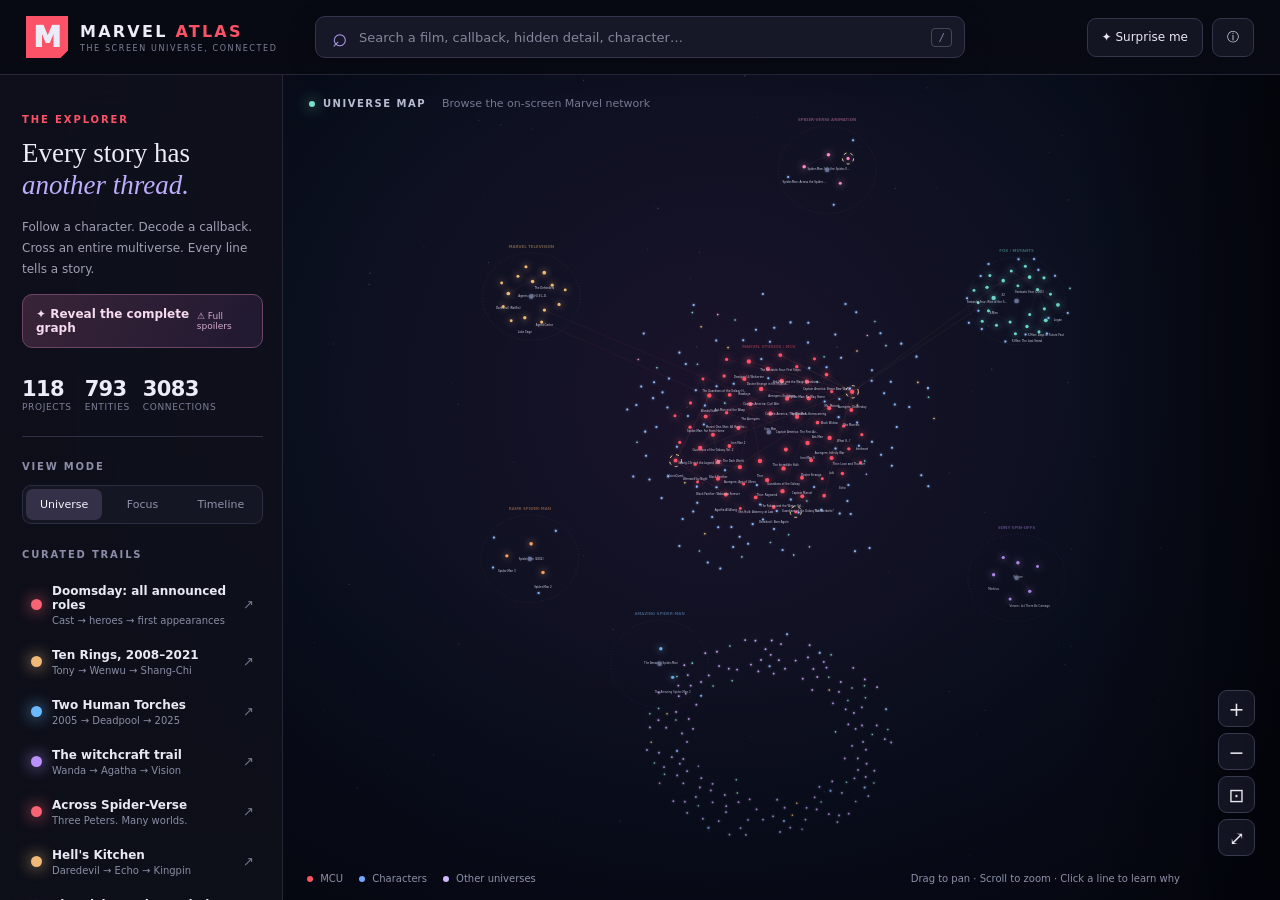
==== index.html @ d73f0011 "Add files via upload" ====
<!doctype html>
<html lang="en"><head><meta charset="utf-8"><meta name="viewport" content="width=device-width,initial-scale=1,viewport-fit=cover"><meta name="theme-color" content="#080a13"><meta name="description" content="An interactive Marvel screen-universe knowledge graph. Trace characters, callbacks, cameos and multiverse connections."><title>MARVEL / ATLAS V4 — Story and Callback Explorer</title><link rel="stylesheet" href="style.css"></head>
<body>
<div id="app">
  <canvas id="graph" aria-label="Interactive Marvel relationship graph. Use search to find a node, then navigate its connections."></canvas>
  <div class="vignette"></div>
  <header class="topbar">
    <button class="brand reset-link" id="logo" aria-label="Show entire graph"><span class="brand-mark">M</span><span class="brand-copy"><strong>MARVEL <em>ATLAS</em></strong><small>THE SCREEN UNIVERSE, CONNECTED</small></span></button>
    <div class="search-box" id="searchBox"><span class="search-icon">⌕</span><input id="search" type="search" autocomplete="off" placeholder="Search a film, callback, hidden detail, character…" aria-label="Search graph"><kbd>/</kbd><div id="results" class="results hidden" role="listbox"></div></div>
    <div class="top-actions"><button id="randomBtn" class="button subdued" title="Explore a random project">✦ <span>Surprise me</span></button><button id="aboutBtn" class="button subdued" title="About the database">ⓘ</button><button id="toggleSettings" class="button subdued mobile-toggle" title="Toggle explorer controls">☰</button></div>
  </header>
  <aside id="sidebar" class="sidebar"><div class="sidebar-scroll">
    <p class="eyebrow">THE EXPLORER</p><h1>Every story has<br><i>another thread.</i></h1><p class="intro">Follow a character. Decode a callback. Cross an entire multiverse. Every line tells a story.</p><button class="reveal-everything" id="revealEverything" title="Show all spoiler-protected story relationships">✦ Reveal the complete graph <span>⚠ Full spoilers</span></button>
    <div class="microstats" id="stats"></div>
    <div class="rule"></div>
    <div class="sidebar-section"><div class="section-title">VIEW MODE</div><div class="segmented"><button data-mode="global" class="active" id="globalMode">Universe</button><button data-mode="focus" id="focusMode">Focus</button><button data-mode="timeline" id="timelineMode">Timeline</button></div></div>
    <div class="sidebar-section"><div class="section-title">CURATED TRAILS</div><button class="trail" data-trail="doomsday"><span class="trail-orb red"></span><span><b>Doomsday: all announced roles</b><small>Cast → heroes → first appearances</small></span><span class="arrow">↗</span></button><button class="trail" data-trail="rings"><span class="trail-orb amber"></span><span><b>Ten Rings, 2008–2021</b><small>Tony → Wenwu → Shang-Chi</small></span><span class="arrow">↗</span></button><button class="trail" data-trail="torch"><span class="trail-orb blue"></span><span><b>Two Human Torches</b><small>2005 → Deadpool → 2025</small></span><span class="arrow">↗</span></button><button class="trail" data-trail="agatha"><span class="trail-orb violet"></span><span><b>The witchcraft trail</b><small>Wanda → Agatha → Vision</small></span><span class="arrow">↗</span></button><button class="trail" data-trail="spider"><span class="trail-orb red"></span><span><b>Across Spider-Verse</b><small>Three Peters. Many worlds.</small></span><span class="arrow">↗</span></button><button class="trail" data-trail="daredevil"><span class="trail-orb amber"></span><span><b>Hell's Kitchen</b><small>Daredevil → Echo → Kingpin</small></span><span class="arrow">↗</span></button><button class="trail" data-trail="vision"><span class="trail-orb violet"></span><span><b>The Vision / Ultron chain</b><small>Ultron → Infinity War → Wanda → VisionQuest</small></span><span class="arrow">↗</span></button><button class="trail" data-trail="endgame"><span class="trail-orb amber"></span><span><b>Time Heist & callbacks</b><small>Asgard · New York · Morag · Vormir</small></span><span class="arrow">↗</span></button><button class="trail" data-trail="tony"><span class="trail-orb blue"></span><span><b>The Stark legacy</b><small>Iron Man → Endgame</small></span><span class="arrow">↗</span></button></div>
    <div class="sidebar-section"><div class="section-title row-title">DISCOVERY SETTINGS <button id="resetFilters" class="inline-action">Reset</button></div><label class="control-label" for="universeFilter">CONTINUITY / COLLECTION</label><select id="universeFilter"><option value="all">All collections</option><option value="mcu">Marvel Studios / MCU</option><option value="tv">Marvel Television</option><option value="fox">Fox / Mutants</option><option value="raimi">Raimi Spider-Man</option><option value="asm">Amazing Spider-Man</option><option value="ssu">Sony spin-offs</option><option value="sv">Animated Spider-Verse</option></select><label class="control-label" for="typeFilter">ENTITY TYPE</label><select id="typeFilter"><option value="all">All entity types</option><option value="project">Films & series</option><option value="character">Characters</option><option value="actor">Performers</option><option value="callback">Callbacks / parallels</option><option value="artifact">Objects & artifacts</option><option value="organization">Organizations & teams</option><option value="other">Events, music & lore</option></select><label class="control-label" for="edgeFilter">RELATIONSHIPS</label><select id="edgeFilter"><option value="all">All relationship types</option><option value="continuation">Story continuation</option><option value="appearance">Character appearance</option><option value="dialogue">Dialogue / thematic parallel</option><option value="story">Story threads / consequences</option><option value="crossover">Crossover / cameo</option><option value="production">Actor / production</option><option value="alternate">Alternate continuity</option><option value="artifact">Objects / lore</option><option value="reference">References & Easter eggs</option><option value="catalogue">Collection membership</option></select><label class="control-label" for="spoilerLevel">SPOILER PROTECTION</label><select id="spoilerLevel"><option value="0">🛡 New fan — hide spoilers</option><option value="1">◐ Light spoilers</option><option value="2">◑ Story spoilers</option><option value="3">◎ Reveal everything</option></select><div class="checkboxline"><input id="secondHop" type="checkbox"><label for="secondHop">Show two-hop connections in focus</label></div><div class="checkboxline"><input id="showCatalogue" type="checkbox"><label for="showCatalogue">Show collection links</label></div></div>
    <div class="sidebar-section path-section"><div class="section-title">CONNECTION FINDER</div><p>Choose an entity, then select “Find path from here” in its dossier. Search another entity to reveal how they connect.</p><div id="pathResult" aria-live="polite"></div></div>
    <footer>Fan-made exploration tool · No affiliation with Marvel. <br><span>Story observations are not automatically verified.</span></footer>
  </div></aside>
  <main class="stage-ui" id="stage"><div id="contextTitle" class="context-title"><span class="live-dot"></span><span id="viewTitle">UNIVERSE MAP</span><small id="viewSubtitle">A connected web of on-screen Marvel stories</small></div><div id="breadcrumb" class="breadcrumb"></div>
    <div class="graph-controls"><button id="zoomIn" title="Zoom in">+</button><button id="zoomOut" title="Zoom out">−</button><button id="fitBtn" title="Fit graph">⊡</button><button id="resetBtn" title="Back to entire universe">⤢</button></div>
    <div class="canvas-footer"><span><b class="legend-dot" style="background:#fb5465"></b> MCU</span><span><b class="legend-dot" style="background:#72a9ff"></b> Characters</span><span><b class="legend-dot" style="background:#d1b7ff"></b> Other universes</span><span class="desktop-only">Drag to pan · Scroll to zoom · Click a line to learn why</span></div>
  </main>
  <aside id="panel" class="detail-panel" aria-label="Entity dossier" aria-hidden="true"><div class="panel-top"><div class="panel-caption"><span class="tiny-ruby">◆</span> ENTITY DOSSIER</div><div class="panel-tools"><button id="backBtn" title="Go back">←</button><button id="closeBtn" title="Close dossier">×</button></div></div><div id="panelBody" class="panel-body"></div></aside>
  <div id="tooltip" class="tooltip hidden" role="tooltip"></div><div id="toasts" class="toasts" aria-live="polite"></div>
  <div id="about" class="modal hidden" role="dialog" aria-modal="true" aria-label="About Marvel Atlas"><div class="modal-content"><button id="closeAbout" class="modal-close">×</button><p class="eyebrow">ABOUT THE ATLAS</p><h2>Connections, not just credits.</h2><p>Explore the on-screen Marvel multiverse, its characters, creators, crossovers, callbacks and artifacts in one interactive map. The site is a static learning project.</p><p><b>Evidence matters.</b> Marvel links labeled “Marvel official” cite an official source. Legacy graph connections and the 1,380 supplied observations are visibly marked as editorial or user-supplied, not independently fact-checked. A collection link only means two nodes belong to the same browsing category: it does <b>not</b> mean they share canon.</p><p>The new researched relationships have direct Marvel, Associated Press, Reuters, or fan-wiki references, with source confidence shown separately. All 50 supplied callback comparisons are indexed as navigable nodes. Some are thematic or within one film, not verified repeated dialogue; those distinctions are stated. The new story-beat connections are editorial annotations unless independently sourced.</p><p>Upcoming entries are based on the dated source notes. A missing date is shown as unknown rather than guessed.</p><div id="aboutCounts"></div><button class="button primary" id="aboutExplore">Start exploring →</button></div></div>
</div><script src="data.js"></script><script src="curated.js"></script><script src="lore.js"></script><script src="narrative.js"></script><script src="fact_bridges.js"></script><script src="bridge_runtime.js"></script>
<script src="extras.js"></script><script src="app.js"></script></body></html>
---- style.css ----
:root{color-scheme:dark;--bg:#070911;--ink:#ebecf7;--muted:#9296ab;--line:#2a2b40;--red:#fb5268;--pur:#a88ffc;--gold:#eeb57e;--panel:#10111d;--aside:283px;--detail:410px}*{box-sizing:border-box}html,body{margin:0;height:100%;width:100%;overflow:hidden}body{background:var(--bg);color:var(--ink);font-family:Inter,ui-sans-serif,system-ui,-apple-system,BlinkMacSystemFont,'Segoe UI',sans-serif;font-size:13px;-webkit-font-smoothing:antialiased}button,select,input{font:inherit}button{cursor:pointer}button:focus-visible,input:focus-visible,select:focus-visible{outline:2px solid var(--pur);outline-offset:2px}button:disabled{opacity:.35;cursor:default}a{color:#a8c6ff;text-decoration:none}a:hover{text-decoration:underline}#graph{position:fixed;inset:0;width:100%;height:100%;touch-action:none;cursor:grab}.vignette{position:fixed;inset:0;pointer-events:none;background:radial-gradient(ellipse at 55% 40%,transparent 34%,rgba(1,2,8,.6) 95%),linear-gradient(90deg,#060810 0,transparent 18%,transparent 84%,#060810 100%)}.topbar{height:75px;position:fixed;z-index:20;top:0;left:0;right:0;display:flex;align-items:center;gap:36px;padding:0 26px;background:linear-gradient(180deg,#080a13fa,#080a13e8);border-bottom:1px solid #252637}.brand{flex:0 0 253px;display:flex;align-items:center;gap:12px;padding:0;border:0;background:none;color:inherit;text-align:left}.brand-mark{width:42px;height:42px;display:grid;place-items:center;background:var(--red);font-weight:1000;font-stretch:condensed;font-size:28px;letter-spacing:-.16em;padding-right:4px;clip-path:polygon(0 0,100% 0,100% 82%,82% 100%,0 100%);box-shadow:0 0 38px #ed49652b}.brand-copy{display:flex;flex-direction:column;gap:3px}.brand-copy strong{font-size:16px;letter-spacing:.14em;white-space:nowrap}.brand-copy em{font-style:normal;color:var(--red)}.brand-copy small{font-size:8px;letter-spacing:.2em;color:#7e8199}.search-box{position:relative;flex:1;max-width:650px;height:42px;display:flex;align-items:center;background:#171827;border:1px solid #34354c;border-radius:10px;box-shadow:0 8px 30px #0003}.search-box:focus-within{border-color:#ab8ff3;box-shadow:0 0 0 4px #a18cff10}.search-box input{background:transparent;border:0;width:100%;height:100%;padding:0 36px 0 43px;min-width:0;color:#f3f3fd;outline:none;font-size:13px}.search-box input::placeholder{color:#85869c}.search-icon{position:absolute;left:16px;font-size:26px;line-height:1;color:#a69be9;pointer-events:none}.search-box kbd{position:absolute;right:12px;font-size:11px;color:#7b7e9c;border:1px solid #45465b;border-radius:4px;padding:2px 6px}.top-actions{display:flex;gap:9px;margin-left:auto}.button{border:1px solid #32364a;background:#181a2a;color:#e9e9f4;padding:10px 14px;border-radius:9px;font-size:12px;white-space:nowrap}.button:hover{background:#24263c;border-color:#4b4d69}.button.primary{background:#e64b63;border-color:#e64b63;color:white;font-weight:750}.button.primary:hover{background:#fa5c71}.button.subdued{background:#131522}.mobile-toggle{display:none}.sidebar{position:fixed;left:0;top:75px;bottom:0;width:var(--aside);z-index:10;background:linear-gradient(180deg,#10111dda,#0e101ae8);border-right:1px solid #252737;backdrop-filter:blur(18px)}.sidebar-scroll{padding:29px 19px 30px 22px;height:100%;overflow:auto;scrollbar-width:thin;scrollbar-color:#45465f transparent}.eyebrow{color:var(--red);font-size:10px;font-weight:800;letter-spacing:.19em}.sidebar h1{font-family:Georgia,'Times New Roman',serif;font-weight:400;font-size:27px;line-height:1.18;margin:13px 0 15px}.sidebar h1 i{color:#bdadfd;font-weight:400}.intro{color:#a0a0b4;font-size:12px;line-height:1.75}.microstats{display:flex;gap:13px;padding-top:13px}.microstats>div{display:flex;flex-direction:column;gap:1px}.microstats b{font-size:21px;font-weight:650;letter-spacing:-.03em}.microstats small{font-size:9px;color:#7d8197;letter-spacing:.07em}.rule{height:1px;background:#303046;margin:24px 0}.sidebar-section{margin-bottom:25px}.section-title{color:#8c8da8;font-size:10px;font-weight:800;letter-spacing:.18em;margin-bottom:13px}.row-title{display:flex;justify-content:space-between;align-items:center}.inline-action{border:0;background:none;color:#c3aaff;padding:0;font-size:11px}.segmented{display:flex;background:#151624;border:1px solid #2a2d42;padding:3px;border-radius:9px;gap:2px}.segmented button{flex:1;background:none;border:0;color:#9092aa;font-size:11px;padding:9px 3px;border-radius:7px}.segmented button.active{background:#333047;color:#f7f4ff}.trail{display:flex;gap:10px;align-items:center;width:100%;padding:10px 8px;border:1px solid transparent;border-radius:9px;background:transparent;color:#e9e9f3;text-align:left}.trail:hover{background:#222437;border-color:#34354c}.trail b{font-size:12px;display:block;font-weight:650}.trail small{font-size:10px;display:block;color:#8a8ea6;margin-top:3px}.trail .arrow{margin-left:auto;color:#737891}.trail-orb{width:11px;height:11px;border-radius:50%;flex-shrink:0;box-shadow:0 0 16px currentColor}.trail-orb.violet{background:#ba91ff;color:#ba91ff}.trail-orb.red{background:#fa6375;color:#fa6375}.trail-orb.amber{background:#f0b97a;color:#f0b97a}.trail-orb.blue{background:#6bbaff;color:#6bbaff}.control-label{display:block;color:#72758d;font-size:9px;font-weight:700;letter-spacing:.09em;margin:16px 0 7px}.sidebar select{width:100%;padding:10px 9px;background:#171827;color:#d6d7e7;border:1px solid #323347;border-radius:7px;font-size:11px}.checkboxline{display:flex;align-items:center;gap:10px;margin:15px 0 0;color:#aaacc0;font-size:11px;cursor:pointer}.checkboxline input{accent-color:var(--red);width:14px;height:14px}.path-section p{font-size:11px;color:#898da2;line-height:1.6}#pathResult{font-size:11px;line-height:1.6}.pathstep{color:#dee1ff;border-left:1px solid #5b4d90;padding:4px 0 4px 10px;cursor:pointer}.pathstep:hover{color:#fff;background:#313047}.pathstep small{color:#a68ff1;display:block}.path-actions{margin:9px 0}footer{border-top:1px solid #282a3b;padding:20px 0 10px;color:#666b82;font-size:10px;line-height:1.7}footer span{color:#7c8096}.stage-ui{position:absolute;inset:75px 0 0 var(--aside);pointer-events:none}.stage-ui button,.stage-ui .breadcrumb{pointer-events:auto}.context-title{position:absolute;top:22px;left:26px;display:flex;align-items:center;gap:8px;color:#b8bbd1;letter-spacing:.15em;font-size:10px;font-weight:700}.context-title small{display:block;letter-spacing:0;font-size:11px;font-weight:400;color:#757990;margin-left:8px}.live-dot{display:inline-block;width:6px;height:6px;border-radius:50%;background:#76e2c9;box-shadow:0 0 14px #76e2c9}.breadcrumb{position:absolute;left:26px;top:50px;max-width:55vw;display:flex;gap:6px;align-items:center;flex-wrap:wrap}.breadcrumb button{border:1px solid #313249;border-radius:5px;background:#141625bf;color:#bcc1d8;font-size:10px;padding:5px 7px}.breadcrumb button:hover{color:#fff}.graph-controls{position:absolute;right:25px;bottom:44px;display:flex;flex-direction:column;gap:6px}.graph-controls button{width:37px;height:37px;border:1px solid #3a3c51;background:#171928dd;border-radius:9px;color:#efeff6;font-size:19px}.graph-controls button:hover{background:#303047}.canvas-footer{position:absolute;left:24px;right:100px;bottom:16px;display:flex;gap:16px;align-items:center;color:#8c91a8;font-size:10px;white-space:nowrap}.canvas-footer span:last-child{margin-left:auto}.legend-dot{width:6px;height:6px;border-radius:50%;display:inline-block;margin-right:4px;vertical-align:middle}.detail-panel{position:fixed;right:0;top:75px;bottom:0;width:var(--detail);background:#0f111df7;border-left:1px solid #34364a;backdrop-filter:blur(24px);transform:translateX(105%);transition:transform .35s cubic-bezier(.2,.8,.2,1);z-index:15;display:flex;flex-direction:column;box-shadow:-22px 0 65px #0005}.detail-panel.open{transform:translateX(0)}.panel-top{height:50px;flex-shrink:0;display:flex;align-items:center;justify-content:space-between;padding:0 21px;border-bottom:1px solid #292c3c}.panel-caption{font-size:10px;color:#8289a3;letter-spacing:.15em;font-weight:750}.tiny-ruby{color:var(--red);margin-right:6px}.panel-tools{display:flex;gap:7px}.panel-tools button{border:1px solid #2b2c3f;background:#1b1d30;border-radius:7px;color:#d7d9ea;width:27px;height:27px;font-size:19px}.panel-body{overflow:auto;flex:1;padding:23px 23px 50px;scrollbar-width:thin;scrollbar-color:#414259 transparent}.node-kicker{display:flex;gap:7px;flex-wrap:wrap;align-items:center;margin-bottom:13px}.pill{font-size:10px;letter-spacing:.035em;padding:5px 8px;border:1px solid #48475f;border-radius:5px;color:#c9c7e1;display:inline-flex;align-items:center;gap:5px}.pill.red{color:#f9a4b1;background:#4a1c2c63;border-color:#753c4a}.pill.green{color:#9feac8;border-color:#366b62;background:#16362c4f}.pill.gold{color:#f5d29b;border-color:#716344}.pill.muted{color:#9899b6}.node-heading{font:normal 32px/1.15 Georgia,'Times New Roman',serif;letter-spacing:-.03em;margin:3px 0 12px}.node-description{font-size:13px;line-height:1.75;color:#b0b3c7;margin:11px 0 16px}.meta-line{font-size:11px;color:#7c819b;display:flex;flex-wrap:wrap;gap:9px}.meta-line span:not(:last-child)::after{content:'·';margin-left:9px;color:#535972}.panel-buttons{display:flex;gap:8px;flex-wrap:wrap;margin:20px 0}.panel-buttons .button{padding:9px 12px}.tabs{display:flex;gap:15px;border-bottom:1px solid #343549;margin:23px -23px 17px;padding:0 23px;position:sticky;top:-23px;background:#10111df5;z-index:2}.tabs button{border:0;background:none;color:#898da7;padding:13px 0 10px;font-size:11px;border-bottom:2px solid transparent}.tabs button.active{color:white;border-color:var(--red)}.panel-h3{font-size:10px;letter-spacing:.14em;color:#aab0c9;margin:22px 0 12px;font-weight:800}.panel-card{border:1px solid #2b2e42;background:#161825;border-radius:11px;padding:12px 13px;margin:9px 0}.panel-card:hover{border-color:#474962}.panel-card.clickable{cursor:pointer}.panel-card strong{font-size:12px;font-weight:650;line-height:1.4;display:block}.panel-card p{font-size:11px;line-height:1.6;color:#979bb5;margin:6px 0 0}.panel-card .card-top{display:flex;justify-content:space-between;gap:8px;align-items:center}.card-mini{font-size:10px;color:#81859f}.card-mini b{color:#b0b5cf}.emblem{width:8px;height:8px;border-radius:50%;flex:none}.cards-list{display:flex;flex-direction:column;gap:7px}.link-row{width:100%;border:1px solid #303247;display:flex;gap:11px;align-items:center;text-align:left;background:#171928;color:#e8e9f2;padding:10px 11px;border-radius:9px}.link-row:hover{background:#25273c;border-color:#56576e}.link-row .sub{display:block;font-size:10px;color:#8589a2;margin-top:3px}.link-row .lead{font-weight:600;line-height:1.4}.link-row .end{margin-left:auto;color:#8888a7;font-size:17px}.mini-icon{font-size:17px;color:#b4a2fa;width:23px;flex:none;text-align:center}.data-note{background:#1b1929;border-left:2px solid #977cdb;border-radius:4px;padding:10px 12px;color:#b0aac9;font-size:11px;line-height:1.6;margin:12px 0}.spoiler-gate{background:#281921;border:1px solid #754457;border-radius:9px;color:#f7bac7;padding:12px 14px;text-align:left;font-size:12px;width:100%;line-height:1.5}.spoiler-gate:hover{background:#36212d}.source-link{display:block;color:#a8bfff;margin:7px 0;font-size:11px;overflow-wrap:anywhere}.source-link::before{content:'↗ ';color:#91a7d3}.fact-group{margin:12px 0}.fact-row{border-bottom:1px solid #2c2c43;padding:10px 0;font-size:11px;line-height:1.55;color:#d0d2e1}.fact-row summary{cursor:pointer;color:#e4e4f5;list-style:none;display:flex;align-items:flex-start;gap:9px}.fact-row summary::before{content:'+';color:#baa5ff;font-size:14px}.fact-row[open] summary::before{content:'−'}.fact-row p{color:#abb0c5;font-size:11px;margin:9px 0}.fact-evidence{font-size:10px;color:#777d96}.empty-note{color:#898ca5;font-size:12px;line-height:1.7}.tooltip{position:fixed;pointer-events:none;z-index:19;background:#181b2aef;border:1px solid #4c506b;border-radius:9px;padding:9px 12px;max-width:260px;box-shadow:0 12px 40px #0009;font-size:11px;line-height:1.6}.tooltip b{color:white;font-size:12px}.tooltip small{color:#a0a5c1}.hidden{display:none!important}.results{position:absolute;top:calc(100% + 8px);left:0;right:0;background:#151725;border:1px solid #4a4b66;border-radius:11px;box-shadow:0 20px 55px #0009;overflow:auto;max-height:min(65vh,475px);padding:6px}.result{display:flex;width:100%;align-items:center;gap:11px;text-align:left;background:transparent;border:0;color:#dfe3f4;padding:10px;border-radius:7px}.result:hover,.result.active{background:#343148}.result .result-text{flex:1;min-width:0}.result strong{display:block;font-size:12px;text-overflow:ellipsis;overflow:hidden;white-space:nowrap}.result small{display:block;color:#868ca5;margin-top:3px;font-size:10px}.result-type{font-size:10px;color:#a99ad8;white-space:nowrap}.result-empty{padding:17px;color:#999bb3;font-size:12px}.toasts{position:fixed;bottom:75px;left:calc(var(--aside) + 25px);z-index:30}.toast{background:#222238;border:1px solid #494966;padding:11px 15px;margin-top:8px;border-radius:8px;box-shadow:0 15px 35px #0006;color:#e7e7f3}.modal{position:fixed;z-index:60;inset:0;display:grid;place-items:center;padding:20px;background:#030409bd;backdrop-filter:blur(7px)}.modal-content{width:min(520px,100%);max-height:90vh;overflow:auto;border:1px solid #3f4257;border-radius:17px;background:#171925;padding:28px;box-shadow:0 30px 90px #000c;position:relative}.modal-content h2{font:normal 30px Georgia,serif}.modal-content p{font-size:12px;line-height:1.8;color:#b1b5c8}.modal-close{position:absolute;top:12px;right:16px;border:0;background:transparent;color:white;font-size:24px}#aboutCounts{color:#d7bedf;padding:14px 0;font-size:12px}.dossier-footer{margin:27px 0;padding-top:15px;border-top:1px solid #34364d;color:#777d95;font-size:10px;line-height:1.6}.count-tag{color:#b9adea;font-size:10px}.focus-only{color:#999ab5}.section-caption{color:#777f9b;letter-spacing:.08em;font-size:10px;margin:15px 0 8px}
@media(max-width:1150px){:root{--aside:238px;--detail:370px}.brand{flex-basis:214px}.topbar{gap:17px;padding:0 16px}.brand-copy small{font-size:7px}.sidebar-scroll{padding-left:16px;padding-right:14px}.context-title small{display:none}}
@media(max-width:780px){:root{--aside:0px;--detail:100vw}.topbar{height:65px;gap:10px;padding:0 12px}.brand{flex:0 0 auto}.brand-mark{width:35px;height:35px;font-size:24px}.brand-copy{display:none}.search-box{height:40px;min-width:0}.search-box input{font-size:12px;padding-right:15px}.search-box kbd{display:none}.top-actions .button:not(.mobile-toggle){display:none}.mobile-toggle{display:block}.sidebar{top:65px;bottom:0;width:min(300px,88vw);transform:translateX(-110%);transition:transform .25s;box-shadow:16px 0 40px #0007}.sidebar.mobile-open{transform:translateX(0)}.stage-ui{inset:65px 0 0 0}.detail-panel{top:auto;bottom:0;left:0;right:0;height:min(72vh,690px);width:100%;transform:translateY(105%);border-left:0;border-top:1px solid #4c4d67;border-radius:16px 16px 0 0}.detail-panel.open{transform:translateY(0)}.panel-body{padding:15px 18px 42px}.tabs{margin-left:-18px;margin-right:-18px;padding:0 18px;top:-15px}.context-title{left:14px;top:13px}.breadcrumb{left:14px;top:37px}.graph-controls{right:12px;bottom:48px}.canvas-footer{left:13px;bottom:15px;gap:12px}.desktop-only{display:none}.toasts{left:15px;bottom:95px}.node-heading{font-size:27px}}
@media(max-width:400px){.canvas-footer span:nth-child(3){display:none}.search-box input::placeholder{font-size:11px}.brand-mark{width:30px;height:30px}}

/* V3: inspectable official ensemble, usable without following dozens of graph spokes */
.ensemble{margin:17px 0 24px;border:1px solid #454058;background:linear-gradient(135deg,#201b2f,#141727);border-radius:13px;overflow:hidden}
.ensemble summary{font-size:11px;font-weight:780;letter-spacing:.065em;cursor:pointer;padding:15px 13px;color:#f4d1d9;list-style-position:inside;line-height:1.5}
.ensemble summary:hover{background:#35263a}
.ensemble[open] summary{border-bottom:1px solid #474057}
.ensemble >p{margin:9px 13px 12px}
.ensemble-rows{display:flex;flex-direction:column;max-height:390px;overflow:auto;scrollbar-color:#4c405e transparent;scrollbar-width:thin}
.ensemble-row{display:grid;grid-template-columns:1fr 18px 1fr;gap:5px;align-items:center;padding:4px 9px;border-bottom:1px solid #ffffff0a}
.ensemble-row:hover{background:#48345566}
.ensemble-row button{padding:7px 4px;text-align:left;border:0;background:transparent;color:#dbe0f3;font-size:11px;line-height:1.25;cursor:pointer}
.ensemble-row button:last-child{color:#bfb4f2}
.ensemble-row button:hover{text-decoration:underline;color:white}
.ensemble-row .end{color:#7b748f;text-align:center}
.ensemble .data-note{margin:12px 13px}
@media(max-width:780px){.ensemble-row button{font-size:10px}.ensemble-rows{max-height:275px}}

/* V4 — emphasize genuine story paths; the full data remains accessible through All links. */
.reveal-everything{display:flex;width:100%;margin:14px 0 16px;align-items:center;justify-content:space-between;text-align:left;padding:12px 13px;background:linear-gradient(115deg,#392438,#201931);color:#f6daed;border:1px solid #6d4567;border-radius:10px;font-size:12px;cursor:pointer;font-weight:650}
.reveal-everything:hover{background:linear-gradient(115deg,#4b304d,#291e42);border-color:#ad72a3}
.reveal-everything span{font-size:9px;color:#d3aac7;font-weight:500}
.thread-list .link-row{border-left:2px solid #9475b2;margin-bottom:6px;padding-left:11px;border-radius:6px;background:#20203396}
.thread-list .link-row:hover{border-left-color:#e6afbc;background:#352739}
.tabs{gap:1px}.tabs button{font-size:11px;white-space:nowrap;padding:10px 9px}.tabs .count-tag{font-size:9px}
@media(max-width:780px){.tabs{gap:0}.tabs button{font-size:10px;padding:10px 6px}.reveal-everything{font-size:11px}}
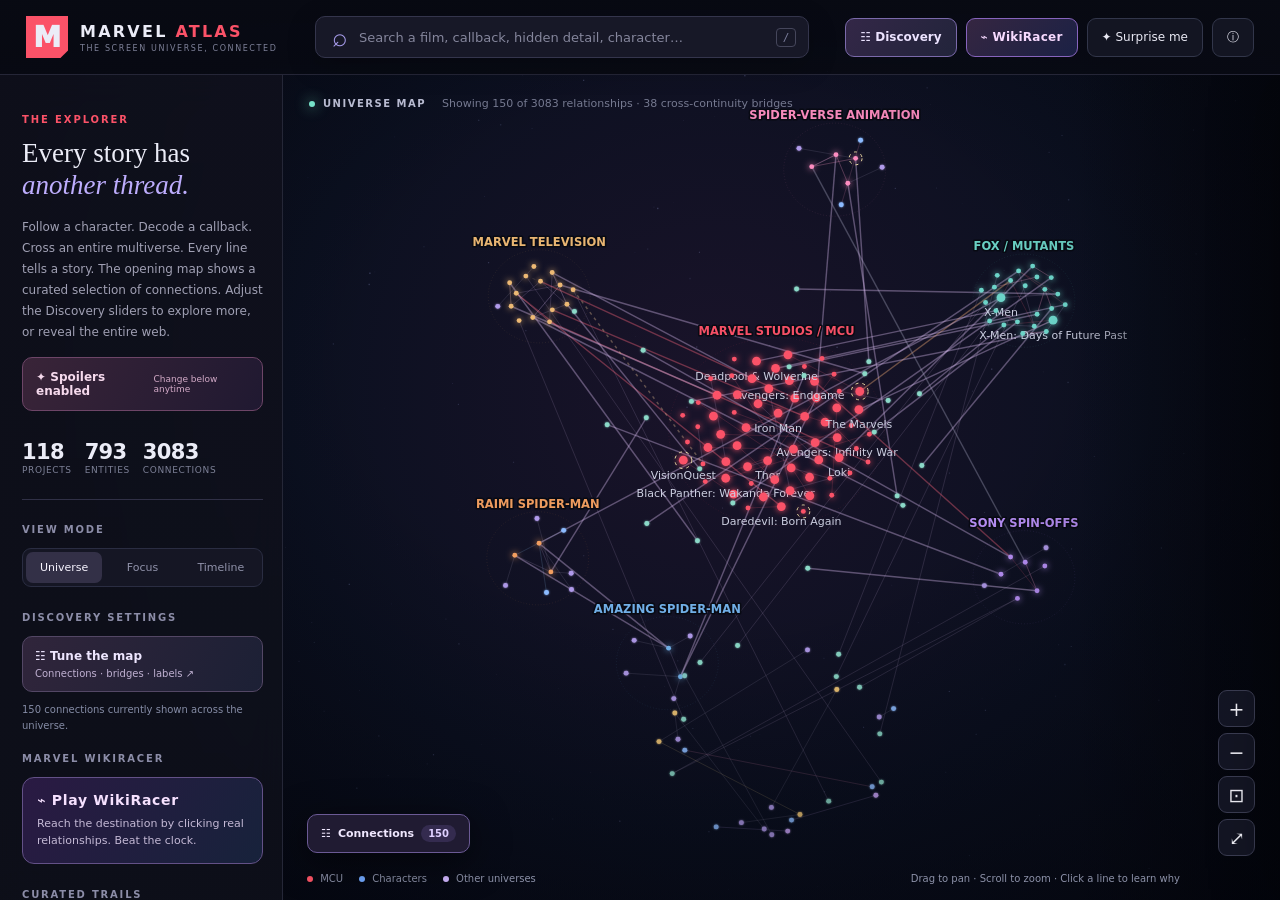
==== commit 5ed006b5: "added a wikiracer option made clutter on map manageable" ====
--- a/index.html
+++ b/index.html
@@ -1,5 +1,5 @@
 <!doctype html>
-<html lang="en"><head><meta charset="utf-8"><meta name="viewport" content="width=device-width,initial-scale=1,viewport-fit=cover"><meta name="theme-color" content="#080a13"><meta name="description" content="An interactive Marvel screen-universe knowledge graph. Trace characters, callbacks, cameos and multiverse connections."><title>MARVEL / ATLAS V4 — Story and Callback Explorer</title><link rel="stylesheet" href="style.css"></head>
+<html lang="en"><head><meta charset="utf-8"><meta name="viewport" content="width=device-width,initial-scale=1,viewport-fit=cover"><meta name="theme-color" content="#080a13"><meta name="description" content="An interactive Marvel screen-universe knowledge graph. Trace characters, callbacks, cameos and multiverse connections."><title>MARVEL / ATLAS V5.2 — Knowledge Graph + WikiRacer</title><link rel="stylesheet" href="style.css?v=5.2"></head>
 <body>
 <div id="app">
   <canvas id="graph" aria-label="Interactive Marvel relationship graph. Use search to find a node, then navigate its connections."></canvas>
@@ -7,24 +7,36 @@
   <header class="topbar">
     <button class="brand reset-link" id="logo" aria-label="Show entire graph"><span class="brand-mark">M</span><span class="brand-copy"><strong>MARVEL <em>ATLAS</em></strong><small>THE SCREEN UNIVERSE, CONNECTED</small></span></button>
     <div class="search-box" id="searchBox"><span class="search-icon">⌕</span><input id="search" type="search" autocomplete="off" placeholder="Search a film, callback, hidden detail, character…" aria-label="Search graph"><kbd>/</kbd><div id="results" class="results hidden" role="listbox"></div></div>
-    <div class="top-actions"><button id="randomBtn" class="button subdued" title="Explore a random project">✦ <span>Surprise me</span></button><button id="aboutBtn" class="button subdued" title="About the database">ⓘ</button><button id="toggleSettings" class="button subdued mobile-toggle" title="Toggle explorer controls">☰</button></div>
+    <div class="top-actions"><button id="discoveryBtn" class="button discovery-toggle" aria-controls="discoveryPopover" aria-expanded="false" title="Adjust connection density and label visibility">☷ <span>Discovery</span></button><button id="raceBtn" class="button race-top" title="Play WikiRacer">⌁ <span>WikiRacer</span></button><button id="randomBtn" class="button subdued" title="Explore a random project">✦ <span>Surprise me</span></button><button id="aboutBtn" class="button subdued" title="About the database">ⓘ</button><button id="toggleSettings" class="button subdued mobile-toggle" title="Toggle explorer controls">☰</button></div>
   </header>
   <aside id="sidebar" class="sidebar"><div class="sidebar-scroll">
-    <p class="eyebrow">THE EXPLORER</p><h1>Every story has<br><i>another thread.</i></h1><p class="intro">Follow a character. Decode a callback. Cross an entire multiverse. Every line tells a story.</p><button class="reveal-everything" id="revealEverything" title="Show all spoiler-protected story relationships">✦ Reveal the complete graph <span>⚠ Full spoilers</span></button>
+    <p class="eyebrow">THE EXPLORER</p><h1>Every story has<br><i>another thread.</i></h1><p class="intro">Follow a character. Decode a callback. Cross an entire multiverse. Every line tells a story. The opening map shows a curated selection of connections. Adjust the Discovery sliders to explore more, or reveal the entire web.</p><button class="reveal-everything" id="revealEverything" title="Show all spoiler-protected story relationships">✦ Reveal the complete graph <span>⚠ Full spoilers</span></button>
     <div class="microstats" id="stats"></div>
     <div class="rule"></div>
     <div class="sidebar-section"><div class="section-title">VIEW MODE</div><div class="segmented"><button data-mode="global" class="active" id="globalMode">Universe</button><button data-mode="focus" id="focusMode">Focus</button><button data-mode="timeline" id="timelineMode">Timeline</button></div></div>
-    <div class="sidebar-section"><div class="section-title">CURATED TRAILS</div><button class="trail" data-trail="doomsday"><span class="trail-orb red"></span><span><b>Doomsday: all announced roles</b><small>Cast → heroes → first appearances</small></span><span class="arrow">↗</span></button><button class="trail" data-trail="rings"><span class="trail-orb amber"></span><span><b>Ten Rings, 2008–2021</b><small>Tony → Wenwu → Shang-Chi</small></span><span class="arrow">↗</span></button><button class="trail" data-trail="torch"><span class="trail-orb blue"></span><span><b>Two Human Torches</b><small>2005 → Deadpool → 2025</small></span><span class="arrow">↗</span></button><button class="trail" data-trail="agatha"><span class="trail-orb violet"></span><span><b>The witchcraft trail</b><small>Wanda → Agatha → Vision</small></span><span class="arrow">↗</span></button><button class="trail" data-trail="spider"><span class="trail-orb red"></span><span><b>Across Spider-Verse</b><small>Three Peters. Many worlds.</small></span><span class="arrow">↗</span></button><button class="trail" data-trail="daredevil"><span class="trail-orb amber"></span><span><b>Hell's Kitchen</b><small>Daredevil → Echo → Kingpin</small></span><span class="arrow">↗</span></button><button class="trail" data-trail="vision"><span class="trail-orb violet"></span><span><b>The Vision / Ultron chain</b><small>Ultron → Infinity War → Wanda → VisionQuest</small></span><span class="arrow">↗</span></button><button class="trail" data-trail="endgame"><span class="trail-orb amber"></span><span><b>Time Heist & callbacks</b><small>Asgard · New York · Morag · Vormir</small></span><span class="arrow">↗</span></button><button class="trail" data-trail="tony"><span class="trail-orb blue"></span><span><b>The Stark legacy</b><small>Iron Man → Endgame</small></span><span class="arrow">↗</span></button></div>
-    <div class="sidebar-section"><div class="section-title row-title">DISCOVERY SETTINGS <button id="resetFilters" class="inline-action">Reset</button></div><label class="control-label" for="universeFilter">CONTINUITY / COLLECTION</label><select id="universeFilter"><option value="all">All collections</option><option value="mcu">Marvel Studios / MCU</option><option value="tv">Marvel Television</option><option value="fox">Fox / Mutants</option><option value="raimi">Raimi Spider-Man</option><option value="asm">Amazing Spider-Man</option><option value="ssu">Sony spin-offs</option><option value="sv">Animated Spider-Verse</option></select><label class="control-label" for="typeFilter">ENTITY TYPE</label><select id="typeFilter"><option value="all">All entity types</option><option value="project">Films & series</option><option value="character">Characters</option><option value="actor">Performers</option><option value="callback">Callbacks / parallels</option><option value="artifact">Objects & artifacts</option><option value="organization">Organizations & teams</option><option value="other">Events, music & lore</option></select><label class="control-label" for="edgeFilter">RELATIONSHIPS</label><select id="edgeFilter"><option value="all">All relationship types</option><option value="continuation">Story continuation</option><option value="appearance">Character appearance</option><option value="dialogue">Dialogue / thematic parallel</option><option value="story">Story threads / consequences</option><option value="crossover">Crossover / cameo</option><option value="production">Actor / production</option><option value="alternate">Alternate continuity</option><option value="artifact">Objects / lore</option><option value="reference">References & Easter eggs</option><option value="catalogue">Collection membership</option></select><label class="control-label" for="spoilerLevel">SPOILER PROTECTION</label><select id="spoilerLevel"><option value="0">🛡 New fan — hide spoilers</option><option value="1">◐ Light spoilers</option><option value="2">◑ Story spoilers</option><option value="3">◎ Reveal everything</option></select><div class="checkboxline"><input id="secondHop" type="checkbox"><label for="secondHop">Show two-hop connections in focus</label></div><div class="checkboxline"><input id="showCatalogue" type="checkbox"><label for="showCatalogue">Show collection links</label></div></div>
+    <div class="sidebar-section discovery-shortcut"><div class="section-title">DISCOVERY SETTINGS</div><button id="discoverySide" class="discovery-side-button" aria-controls="discoveryPopover">☷ Tune the map <span>Connections · bridges · labels ↗</span></button><p id="discoverySidebarSummary" class="discovery-summary">Showing a calmer view of the full network.</p></div><div class="sidebar-section"><div class="section-title">MARVEL WIKIRACER</div><button id="raceSide" class="race-entry"><b>⌁ Play WikiRacer</b><small>Reach the destination by clicking real relationships. Beat the clock.</small></button></div><div class="sidebar-section"><div class="section-title">CURATED TRAILS</div><button class="trail" data-trail="doomsday"><span class="trail-orb red"></span><span><b>Doomsday: all announced roles</b><small>Cast → heroes → first appearances</small></span><span class="arrow">↗</span></button><button class="trail" data-trail="rings"><span class="trail-orb amber"></span><span><b>Ten Rings, 2008–2021</b><small>Tony → Wenwu → Shang-Chi</small></span><span class="arrow">↗</span></button><button class="trail" data-trail="torch"><span class="trail-orb blue"></span><span><b>Two Human Torches</b><small>2005 → Deadpool → 2025</small></span><span class="arrow">↗</span></button><button class="trail" data-trail="agatha"><span class="trail-orb violet"></span><span><b>The witchcraft trail</b><small>Wanda → Agatha → Vision</small></span><span class="arrow">↗</span></button><button class="trail" data-trail="spider"><span class="trail-orb red"></span><span><b>Across Spider-Verse</b><small>Three Peters. Many worlds.</small></span><span class="arrow">↗</span></button><button class="trail" data-trail="daredevil"><span class="trail-orb amber"></span><span><b>Hell's Kitchen</b><small>Daredevil → Echo → Kingpin</small></span><span class="arrow">↗</span></button><button class="trail" data-trail="vision"><span class="trail-orb violet"></span><span><b>The Vision / Ultron chain</b><small>Ultron → Infinity War → Wanda → VisionQuest</small></span><span class="arrow">↗</span></button><button class="trail" data-trail="endgame"><span class="trail-orb amber"></span><span><b>Time Heist & callbacks</b><small>Asgard · New York · Morag · Vormir</small></span><span class="arrow">↗</span></button><button class="trail" data-trail="tony"><span class="trail-orb blue"></span><span><b>The Stark legacy</b><small>Iron Man → Endgame</small></span><span class="arrow">↗</span></button></div>
+    <div class="sidebar-section"><div class="section-title row-title">ADVANCED FILTERS <button id="resetFilters" class="inline-action">Reset</button></div><label class="control-label" for="universeFilter">CONTINUITY / COLLECTION</label><select id="universeFilter"><option value="all">All collections</option><option value="mcu">Marvel Studios / MCU</option><option value="tv">Marvel Television</option><option value="fox">Fox / Mutants</option><option value="raimi">Raimi Spider-Man</option><option value="asm">Amazing Spider-Man</option><option value="ssu">Sony spin-offs</option><option value="sv">Animated Spider-Verse</option></select><label class="control-label" for="typeFilter">ENTITY TYPE</label><select id="typeFilter"><option value="all">All entity types</option><option value="project">Films & series</option><option value="character">Characters</option><option value="actor">Performers</option><option value="callback">Callbacks / parallels</option><option value="artifact">Objects & artifacts</option><option value="organization">Organizations & teams</option><option value="other">Events, music & lore</option></select><label class="control-label" for="edgeFilter">RELATIONSHIPS</label><select id="edgeFilter"><option value="all">All relationship types</option><option value="continuation">Story continuation</option><option value="appearance">Character appearance</option><option value="dialogue">Dialogue / thematic parallel</option><option value="story">Story threads / consequences</option><option value="crossover">Crossover / cameo</option><option value="production">Actor / production</option><option value="alternate">Alternate continuity</option><option value="artifact">Objects / lore</option><option value="reference">References & Easter eggs</option><option value="catalogue">Collection membership</option></select><label class="control-label" for="spoilerLevel">SPOILER PROTECTION</label><select id="spoilerLevel"><option value="0">🛡 New fan — hide spoilers</option><option value="1">◐ Light spoilers</option><option value="2">◑ Story spoilers</option><option value="3">◎ Reveal everything</option></select><div class="checkboxline"><input id="secondHop" type="checkbox"><label for="secondHop">Show two-hop connections in focus</label></div><div class="checkboxline"><input id="showCatalogue" type="checkbox"><label for="showCatalogue">Show decorative collection spokes</label></div></div>
     <div class="sidebar-section path-section"><div class="section-title">CONNECTION FINDER</div><p>Choose an entity, then select “Find path from here” in its dossier. Search another entity to reveal how they connect.</p><div id="pathResult" aria-live="polite"></div></div>
     <footer>Fan-made exploration tool · No affiliation with Marvel. <br><span>Story observations are not automatically verified.</span></footer>
   </div></aside>
-  <main class="stage-ui" id="stage"><div id="contextTitle" class="context-title"><span class="live-dot"></span><span id="viewTitle">UNIVERSE MAP</span><small id="viewSubtitle">A connected web of on-screen Marvel stories</small></div><div id="breadcrumb" class="breadcrumb"></div>
-    <div class="graph-controls"><button id="zoomIn" title="Zoom in">+</button><button id="zoomOut" title="Zoom out">−</button><button id="fitBtn" title="Fit graph">⊡</button><button id="resetBtn" title="Back to entire universe">⤢</button></div>
+  <section id="discoveryPopover" class="discovery-popover hidden" aria-label="Discovery settings" role="region">
+  <div class="discovery-head"><span class="discovery-eyebrow">◈ EXPLORE AT YOUR PACE</span><button id="closeDiscovery" class="discovery-close" aria-label="Close discovery settings">×</button></div>
+  <h2>Discovery settings</h2><p class="discovery-desc">Start with a quieter map. Every relationship stays in the database, search, and dossiers.</p>
+  <div class="discovery-presets" role="group" aria-label="Map complexity presets"><button type="button" data-preset="calm" class="active">Calm</button><button type="button" data-preset="explore">Explore</button><button type="button" data-preset="all">Full web</button></div>
+  <div class="discovery-control"><div class="discovery-control-head"><label for="densitySlider">Connection density</label><output id="densityOutput" for="densitySlider">—</output></div><input id="densitySlider" type="range" min="0" max="100" step="1" value="14"/><div class="discovery-extents"><span>Essential</span><span>Everything</span></div></div>
+  <div class="discovery-control"><div class="discovery-control-head"><label for="bridgeSlider">Cross-universe bridges</label><output id="bridgeOutput" for="bridgeSlider">—</output></div><input id="bridgeSlider" type="range" min="0" max="100" step="1" value="40"/><div class="discovery-extents"><span>Local connections</span><span>More crossovers</span></div></div>
+  <div class="discovery-control"><div class="discovery-control-head"><label for="labelSlider">Labels on the map</label><output id="labelOutput" for="labelSlider">—</output></div><input id="labelSlider" type="range" min="0" max="100" step="1" value="32"/><div class="discovery-extents"><span>Minimal</span><span>Detailed</span></div></div>
+  <div class="discovery-control"><div class="discovery-control-head"><label for="neighborSlider">Connections around a selection</label><output id="neighborOutput" for="neighborSlider">—</output></div><input id="neighborSlider" type="range" min="0" max="100" step="1" value="16"/><div class="discovery-extents"><span>A few at a time</span><span>Explore farther</span></div></div>
+  <div class="discovery-preview" id="discoveryPreview" aria-live="polite">Choose a preset or move a slider.</div>
+  <p class="discovery-help">The sliders change what is <em>drawn</em>, not what is stored. Search and WikiRacer can still reach the complete graph.</p>
+  <div class="discovery-footer"><button id="discoveryReset" type="button">↶ Restore calm view</button><button id="discoveryDone" type="button" class="discovery-done">Done ✓</button></div>
+</section>
+<main class="stage-ui" id="stage"><div id="contextTitle" class="context-title"><span class="live-dot"></span><span id="viewTitle">UNIVERSE MAP</span><small id="viewSubtitle">A connected web of on-screen Marvel stories</small></div><div id="breadcrumb" class="breadcrumb"></div><section id="pathDock" class="path-dock hidden" aria-live="polite" aria-label="Connection finder route"></section>
+    <button id="discoveryFloat" class="discovery-float" aria-controls="discoveryPopover" aria-expanded="false" title="Tune discovery settings">☷ <span>Connections</span> <b id="discoveryCount">—</b></button><div class="graph-controls"><button id="zoomIn" title="Zoom in">+</button><button id="zoomOut" title="Zoom out">−</button><button id="fitBtn" title="Fit graph">⊡</button><button id="resetBtn" title="Back to entire universe">⤢</button></div>
     <div class="canvas-footer"><span><b class="legend-dot" style="background:#fb5465"></b> MCU</span><span><b class="legend-dot" style="background:#72a9ff"></b> Characters</span><span><b class="legend-dot" style="background:#d1b7ff"></b> Other universes</span><span class="desktop-only">Drag to pan · Scroll to zoom · Click a line to learn why</span></div>
   </main>
-  <aside id="panel" class="detail-panel" aria-label="Entity dossier" aria-hidden="true"><div class="panel-top"><div class="panel-caption"><span class="tiny-ruby">◆</span> ENTITY DOSSIER</div><div class="panel-tools"><button id="backBtn" title="Go back">←</button><button id="closeBtn" title="Close dossier">×</button></div></div><div id="panelBody" class="panel-body"></div></aside>
-  <div id="tooltip" class="tooltip hidden" role="tooltip"></div><div id="toasts" class="toasts" aria-live="polite"></div>
-  <div id="about" class="modal hidden" role="dialog" aria-modal="true" aria-label="About Marvel Atlas"><div class="modal-content"><button id="closeAbout" class="modal-close">×</button><p class="eyebrow">ABOUT THE ATLAS</p><h2>Connections, not just credits.</h2><p>Explore the on-screen Marvel multiverse, its characters, creators, crossovers, callbacks and artifacts in one interactive map. The site is a static learning project.</p><p><b>Evidence matters.</b> Marvel links labeled “Marvel official” cite an official source. Legacy graph connections and the 1,380 supplied observations are visibly marked as editorial or user-supplied, not independently fact-checked. A collection link only means two nodes belong to the same browsing category: it does <b>not</b> mean they share canon.</p><p>The new researched relationships have direct Marvel, Associated Press, Reuters, or fan-wiki references, with source confidence shown separately. All 50 supplied callback comparisons are indexed as navigable nodes. Some are thematic or within one film, not verified repeated dialogue; those distinctions are stated. The new story-beat connections are editorial annotations unless independently sourced.</p><p>Upcoming entries are based on the dated source notes. A missing date is shown as unknown rather than guessed.</p><div id="aboutCounts"></div><button class="button primary" id="aboutExplore">Start exploring →</button></div></div>
+  <aside id="panel" class="detail-panel" aria-label="Entity dossier" aria-hidden="true"><div class="panel-top"><div class="panel-caption"><span class="tiny-ruby">◆</span> ENTITY DOSSIER</div><div class="panel-tools"><button id="expandPanel" class="mobile-expand" title="Expand or collapse dossier" aria-label="Expand or collapse dossier" aria-expanded="false">⌃</button><button id="backBtn" title="Go back">←</button><button id="closeBtn" title="Close dossier">×</button></div></div><div id="panelBody" class="panel-body"></div></aside>
+  <section id="raceHUD" class="race-hud hidden" aria-live="polite"></section><div id="raceModal" class="race-modal hidden" role="dialog" aria-modal="true" aria-label="Marvel WikiRacer"><div class="race-dialog"><button id="raceClose" class="race-x" aria-label="Close WikiRacer">×</button><p class="race-eyebrow">THE MARVEL CONNECTION CHALLENGE</p><h2>WIKIRACER<span class="race-star">✦</span></h2><p>Travel from one Marvel entity to another by following actual graph connections. No teleporting, no search shortcuts. Every jump must be a real edge.</p><div class="race-setup"><label for="raceFrom">START FROM</label><select id="raceFrom"></select><label for="raceTo">REACH THIS ENTITY</label><select id="raceTo"></select></div><div class="race-menu-actions"><button id="raceRandom" class="button">✦ Random challenge</button><button id="raceStart" class="button primary">Start race →</button></div><div id="raceSummary" class="race-summary"></div><p class="race-footnote">Routes include documented and editorial connections, identified in their dossiers. A shorter path does not imply that the stories share one continuity.</p></div></div><div id="tooltip" class="tooltip hidden" role="tooltip"></div><div id="toasts" class="toasts" aria-live="polite"></div>
+  <div id="about" class="modal hidden" role="dialog" aria-modal="true" aria-label="About Marvel Atlas"><div class="modal-content"><button id="closeAbout" class="modal-close">×</button><p class="eyebrow">ABOUT THE ATLAS</p><h2>Connections, not just credits.</h2><p>Explore the on-screen Marvel multiverse, its characters, creators, crossovers, callbacks and artifacts in one interactive map. The site is a static learning project.</p><p><b>Evidence matters.</b> Marvel links labeled “Marvel official” cite an official source. Legacy graph connections and the 1,380 supplied observations are visibly marked as editorial or user-supplied, not independently fact-checked. A collection link only means two nodes belong to the same browsing category: it does <b>not</b> mean they share canon.</p><p>A research link is shown only when a relationship has an attached URL, with its scope and publisher identified. The presence of an external link does not turn a fan-wiki or editorial interpretation into confirmed canon. All 50 supplied callback comparisons are indexed as navigable nodes. Some are thematic or within one film, not verified repeated dialogue; those distinctions are stated. The new story-beat connections are editorial annotations unless independently sourced.</p><p>Upcoming entries are based on the dated source notes. A missing date is shown as unknown rather than guessed.</p><div id="aboutCounts"></div><button class="button primary" id="aboutExplore">Start exploring →</button></div></div>
 </div><script src="data.js"></script><script src="curated.js"></script><script src="lore.js"></script><script src="narrative.js"></script><script src="fact_bridges.js"></script><script src="bridge_runtime.js"></script>
-<script src="extras.js"></script><script src="app.js"></script></body></html>
+<script src="extras.js"></script><script src="v5_enrichment.js"></script><script src="app.js?v=5.2"></script><script src="v5_racer.js"></script></body></html>
--- a/style.css
+++ b/style.css
@@ -27,3 +27,62 @@
 .thread-list .link-row:hover{border-left-color:#e6afbc;background:#352739}
 .tabs{gap:1px}.tabs button{font-size:11px;white-space:nowrap;padding:10px 9px}.tabs .count-tag{font-size:9px}
 @media(max-width:780px){.tabs{gap:0}.tabs button{font-size:10px;padding:10px 6px}.reveal-everything{font-size:11px}}
+
+/* Path Finder V4.1: persistent route panel above the graph. */
+.path-dock{position:absolute;top:96px;left:20px;right:calc(var(--detail) + 22px);max-height:min(36vh,290px);min-width:280px;overflow:auto;pointer-events:auto;background:linear-gradient(125deg,#1b1930f7,#101523f7);border:1px solid #8673c6;border-radius:13px;padding:12px 14px;box-shadow:0 13px 42px #000a;z-index:18;scrollbar-width:thin}
+.path-dock-header{display:flex;align-items:center;justify-content:space-between;gap:10px}.path-dock-title{font-weight:800;color:#d6b9ff;font-size:10px;letter-spacing:.13em}.path-close{background:#303045;border:1px solid #504866;border-radius:7px;color:#fff;cursor:pointer;font-size:17px;width:28px;height:26px}.path-dock-summary{font-size:12px;color:#aab0d4;margin:10px 0;line-height:1.6}.path-dock-summary b{color:#fff}.path-dock-hint{color:#9b9ab8;font-size:11px;line-height:1.6}.path-dock-steps{display:flex;align-items:center;gap:6px;overflow-x:auto;padding:5px 0 10px;scrollbar-width:thin}.path-dock-step{display:inline-flex;flex:0 0 auto;gap:7px;align-items:center;max-width:240px;background:#27283e;border:1px solid #57516f;border-radius:8px;color:#ececff;padding:8px 9px;font-size:11px;cursor:pointer}.path-dock-step:hover,.path-dock-step:focus-visible{border-color:#e5c5ff;background:#373250}.path-dock-order{color:#ffe1a4;font-size:10px}.path-dock-link{color:#ffd88b;border:1px solid #65577b;border-radius:8px;cursor:pointer;flex-shrink:0;background:#252236;padding:7px 9px}.path-dock-link:hover{background:#44365f}.path-dock-actions{display:flex;gap:8px;margin-top:7px;flex-wrap:wrap}.path-dock-actions .button,.path-dock-search{font-size:10px;padding:7px 10px}.path-section .pathstep{display:block;background:transparent;text-align:left;border-top:0;border-bottom:0;border-right:0;width:100%;font:inherit}.path-section .pathstep:hover{background:#313047}.path-dock ~ *{pointer-events:auto}
+@media(min-width:781px) and (max-width:1100px){.path-dock{right:calc(var(--detail) + 9px);left:8px;min-width:200px}.path-dock-step{max-width:140px}}
+@media(max-width:780px){.path-dock{position:fixed;top:78px;left:10px;right:10px;max-height:24vh;min-width:0;padding:9px 11px;z-index:25}.path-dock-summary{margin:5px 0;font-size:11px}.path-dock-steps{padding:3px 0}.path-dock-step{max-width:160px;font-size:10px;padding:6px}.path-dock-actions{gap:5px;margin-top:4px}.path-dock-actions .button{padding:6px;font-size:10px}.path-dock-hint{margin:7px 0}}
+/* Keep autocomplete clickable while the route card is on screen. */
+.topbar:has(.search-box:focus-within){z-index:40}
+
+/* V5: roomy mobile drawer, WikiRacer and legible game controls */
+.race-top{border-color:#8764bd!important;background:linear-gradient(135deg,#352641,#1b2145)!important;color:#f7daff!important;font-weight:750;letter-spacing:.02em}
+.race-entry{display:flex;flex-direction:column;gap:7px;text-align:left;width:100%;border:1px solid #635187;border-radius:12px;background:linear-gradient(125deg,#2a1a43,#17223b);color:#f6e1ff;padding:14px;cursor:pointer}
+.race-entry b{font-size:14px;letter-spacing:.05em}.race-entry small{font-size:11px;color:#c4b9d5;line-height:1.55}
+.race-entry:hover{border-color:#c4a8f5;background:#35234c}
+.race-modal{position:fixed;inset:0;z-index:120;display:grid;place-items:center;background:#03050beb;backdrop-filter:blur(10px);padding:16px}
+.race-dialog{width:min(550px,100%);max-height:94vh;overflow:auto;position:relative;border:1px solid #725391;border-radius:18px;padding:32px;background:radial-gradient(ellipse at top left,#302043 0,#171725 70%);box-shadow:0 26px 110px #000d}
+.race-dialog h2{font:bold clamp(31px,5vw,51px)/1.1 system-ui;margin:11px 0;letter-spacing:-.035em;color:#fff}.race-star{color:#fabd6e;font-size:.63em;margin-left:6px}
+.race-dialog>p:not(.race-eyebrow){line-height:1.7;font-size:13px;color:#b9b6cd}.race-eyebrow{font-size:10px;font-weight:750;letter-spacing:.17em;color:#c6a0ee}.race-x{position:absolute;right:15px;top:12px;background:transparent;border:0;color:white;font-size:28px}
+.race-setup{display:grid;grid-template-columns:1fr;gap:7px;margin:22px 0 14px}.race-setup label{letter-spacing:.11em;color:#bdaec9;font-size:10px;font-weight:750}.race-setup select{width:100%;padding:12px;border-radius:9px;border:1px solid #574969;background:#17192d;color:#f4eefa;font-size:12px}
+.race-menu-actions{display:flex;flex-wrap:wrap;gap:9px}.race-menu-actions button{flex:1}.race-footnote{font-size:11px!important;color:#958aa8!important}.race-summary{margin-top:12px;color:#ffe3ab;font-size:12px}
+.race-hud{position:fixed;top:90px;left:calc(var(--aside) + 16px);right:calc(var(--detail) + 16px);z-index:45;display:flex;gap:10px;align-items:center;justify-content:space-between;padding:11px 13px;background:#191328f4;border:1px solid #a87dda;border-radius:12px;box-shadow:0 10px 40px #000a}
+.race-hud-main{min-width:0;flex:1}.race-hud small{display:block;color:#c4b3d5;font-size:10px;letter-spacing:.08em}.race-hud b{display:block;line-height:1.5;font-size:12px}.race-hud strong{color:#ffe4a4}.race-hud-meta{display:flex;align-items:center;gap:8px;white-space:nowrap;font-size:11px}.race-hud-meta span{color:#9cdede}.race-hud-meta button{background:#302545;border:1px solid #6a5181;border-radius:8px;color:#eee;padding:7px;cursor:pointer}
+.race-won{color:#f8d794;font-weight:650}.mobile-expand{display:none}
+@media(max-width:780px){.detail-panel{height:44vh!important;max-height:none!important}.detail-panel.expanded{height:83vh!important}.mobile-expand{display:block!important}.race-hud{top:71px;left:9px;right:9px;padding:8px;z-index:27;flex-wrap:wrap}.race-hud b{font-size:11px}.race-hud-meta{margin-left:auto}.race-hud-meta span{font-size:10px}.race-modal{padding:8px}.race-dialog{padding:23px}.race-top{display:flex!important;padding:7px!important}.race-top span{display:none}.top-actions{gap:5px!important}.stage-ui .path-dock:not(.hidden){top:145px}}
+@media(min-width:781px){.mobile-expand{display:none!important}}
+
+/* V5.2 · discover without the visual overload */
+.discovery-toggle{border:1px solid #7b6aab;background:linear-gradient(125deg,#332747,#22243b);color:#ece3ff;font-weight:700}
+.discovery-toggle:hover,.discovery-float:hover,.discovery-side-button:hover{border-color:#bcabf6;background:#38304f}
+.discovery-shortcut{margin-bottom:19px}
+.discovery-side-button{width:100%;border:1px solid #534765;background:linear-gradient(115deg,#30253b,#1c2035);border-radius:10px;color:#eee6ff;text-align:left;padding:12px;font-size:12px;font-weight:740;display:flex;flex-direction:column;gap:5px}
+.discovery-side-button span{font-size:10px;color:#c0b1d2;font-weight:450}
+.discovery-summary{color:#858ca6;line-height:1.6;font-size:10px}
+.discovery-float{position:absolute;left:24px;bottom:47px;pointer-events:auto;display:flex;align-items:center;gap:7px;white-space:nowrap;padding:10px 13px;border-radius:10px;background:#231d35ef;border:1px solid #6b5a95;color:#f0e8ff;box-shadow:0 8px 36px #0008;font-size:11px;font-weight:700;z-index:7}
+.discovery-float b{border-radius:999px;background:#a88ffc24;padding:3px 7px;color:#ded0ff;font-size:10px}
+.discovery-popover{position:fixed;top:84px;left:calc(var(--aside) + 18px);width:min(337px,calc(100vw - var(--aside) - 38px));max-height:calc(100vh - 106px);overflow-y:auto;scrollbar-width:thin;background:linear-gradient(135deg,#191829fa,#101424fa);border:1px solid #675b89;border-radius:16px;box-shadow:0 24px 85px #000b;z-index:41;padding:17px 18px 16px;backdrop-filter:blur(20px)}
+.discovery-popover.hidden{display:none}
+.discovery-head{display:flex;justify-content:space-between;align-items:center;gap:10px}
+.discovery-eyebrow{font-size:9px;letter-spacing:.15em;font-weight:800;color:#bdb0f6}
+.discovery-close{background:#2a2940;border:1px solid #4c466c;color:#eae2ff;width:26px;height:26px;border-radius:7px;font-size:19px;line-height:1}
+.discovery-popover h2{font:normal 25px/1.1 Georgia,serif;margin:11px 0 7px;color:#fff}
+.discovery-desc{font-size:11px;color:#a4a7be;line-height:1.65;margin:0 0 14px}
+.discovery-presets{display:grid;grid-template-columns:repeat(3,1fr);gap:5px;background:#141627;border:1px solid #333449;border-radius:10px;padding:4px;margin-bottom:17px}
+.discovery-presets button{border:0;background:transparent;color:#a9acc3;font-weight:650;border-radius:7px;padding:9px 4px;font-size:11px}
+.discovery-presets button.active{background:linear-gradient(125deg,#51416f,#343351);color:#fff;box-shadow:0 2px 9px #0004}
+.discovery-control{margin:13px 0 17px}.discovery-control-head{display:flex;justify-content:space-between;align-items:center;gap:8px;margin-bottom:6px}
+.discovery-control label{font-size:12px;font-weight:680;color:#edeafa}.discovery-control output{color:#d8c5ff;font-size:11px;font-variant-numeric:tabular-nums}
+.discovery-control input[type=range]{appearance:none;-webkit-appearance:none;width:100%;height:5px;margin:10px 0 6px;background:linear-gradient(to right,#a083e5 0%,#7862c8 var(--progress,20%),#33334c var(--progress,20%),#33334c 100%);border-radius:99px;cursor:pointer;touch-action:pan-y;accent-color:#ac91fb}
+.discovery-control input[type=range]::-webkit-slider-thumb{-webkit-appearance:none;width:16px;height:16px;border:3px solid #d6c5ff;border-radius:50%;background:#5c477f;box-shadow:0 0 0 3px #a18cf21f;cursor:grab}
+.discovery-control input[type=range]::-moz-range-thumb{width:12px;height:12px;border:3px solid #d6c5ff;border-radius:50%;background:#5c477f;cursor:grab}
+.discovery-extents{display:flex;justify-content:space-between;color:#777e9b;font-size:9px}
+.discovery-preview{background:#211d32;border:1px solid #4a4265;padding:11px 12px;border-radius:10px;color:#d7d1ec;font-size:11px;line-height:1.65}
+.discovery-preview strong{color:#fff;font-size:14px}.discovery-preview b{color:#e6c58e}
+.discovery-help{font-size:10px;color:#9298ad;line-height:1.6;margin:10px 0 15px}
+.discovery-footer{display:flex;align-items:center;justify-content:space-between;gap:8px}
+.discovery-footer button{border:1px solid #514766;border-radius:8px;padding:9px 10px;background:#25253b;color:#e7e1f1;font-size:11px}
+.discovery-footer button.discovery-done{background:#9b81db;border-color:#9b81db;color:#161126;font-weight:800}
+@media(max-width:1150px){.discovery-toggle{padding:9px!important;font-size:12px}}
+@media(max-width:780px){.discovery-toggle{display:flex!important;padding:8px!important;font-size:15px}.discovery-toggle span{display:none}.discovery-popover{top:72px;left:10px;width:min(340px,calc(100vw - 20px));max-height:calc(100vh - 85px);padding:14px 15px;z-index:35}.discovery-popover h2{font-size:23px}.discovery-control{margin:8px 0 13px}.discovery-float{bottom:57px;left:13px;padding:8px 9px;font-size:10px}.discovery-presets button{padding:7px 3px}}
